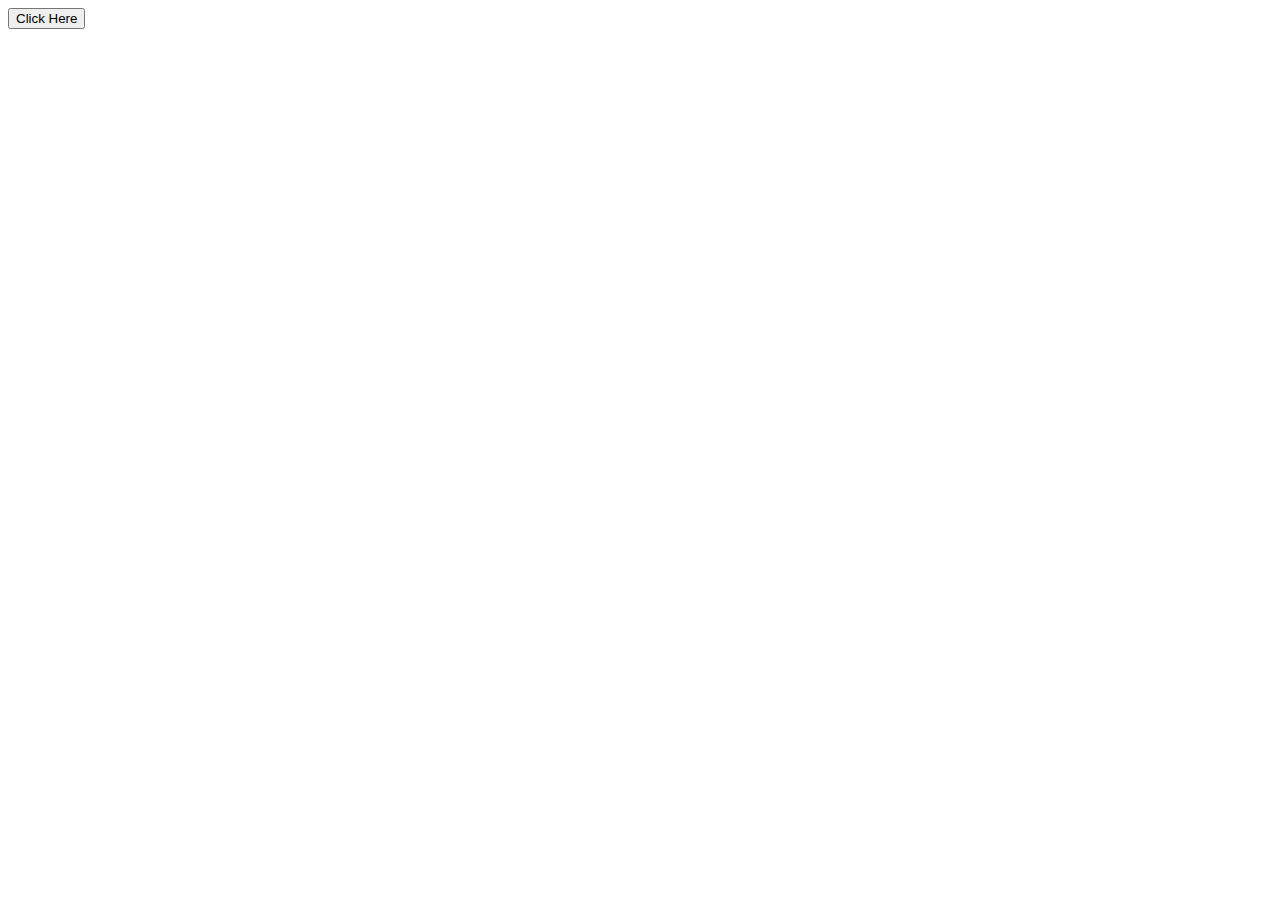
==== main.html @ a20b7cd7 "js sample program" ====
<!DOCTYPE html>
<html lang="en">
<head>
    <meta charset="UTF-8">
    <meta name="viewport" content="width=device-width, initial-scale=1.0">
    <title>Document</title>


<!-- this is used when inetiala9isation is needed before page loads -->
    <script>
        function myFun() {
            document.getElementById("demo")
                .innerHTML = "Content changed!";
        }
    </script>

</head>
<body>

    <!-- inline javascriprt -->

    <button onclick="alert('success')">
        Click Here
     </button>

    
        <!-- internal javascriptit is inside the body and at the end of the body because the  js will load only after <html></html> -->

    <script src="./loopsanditteratio/while.js">
        
    </script>


</body>
</html>
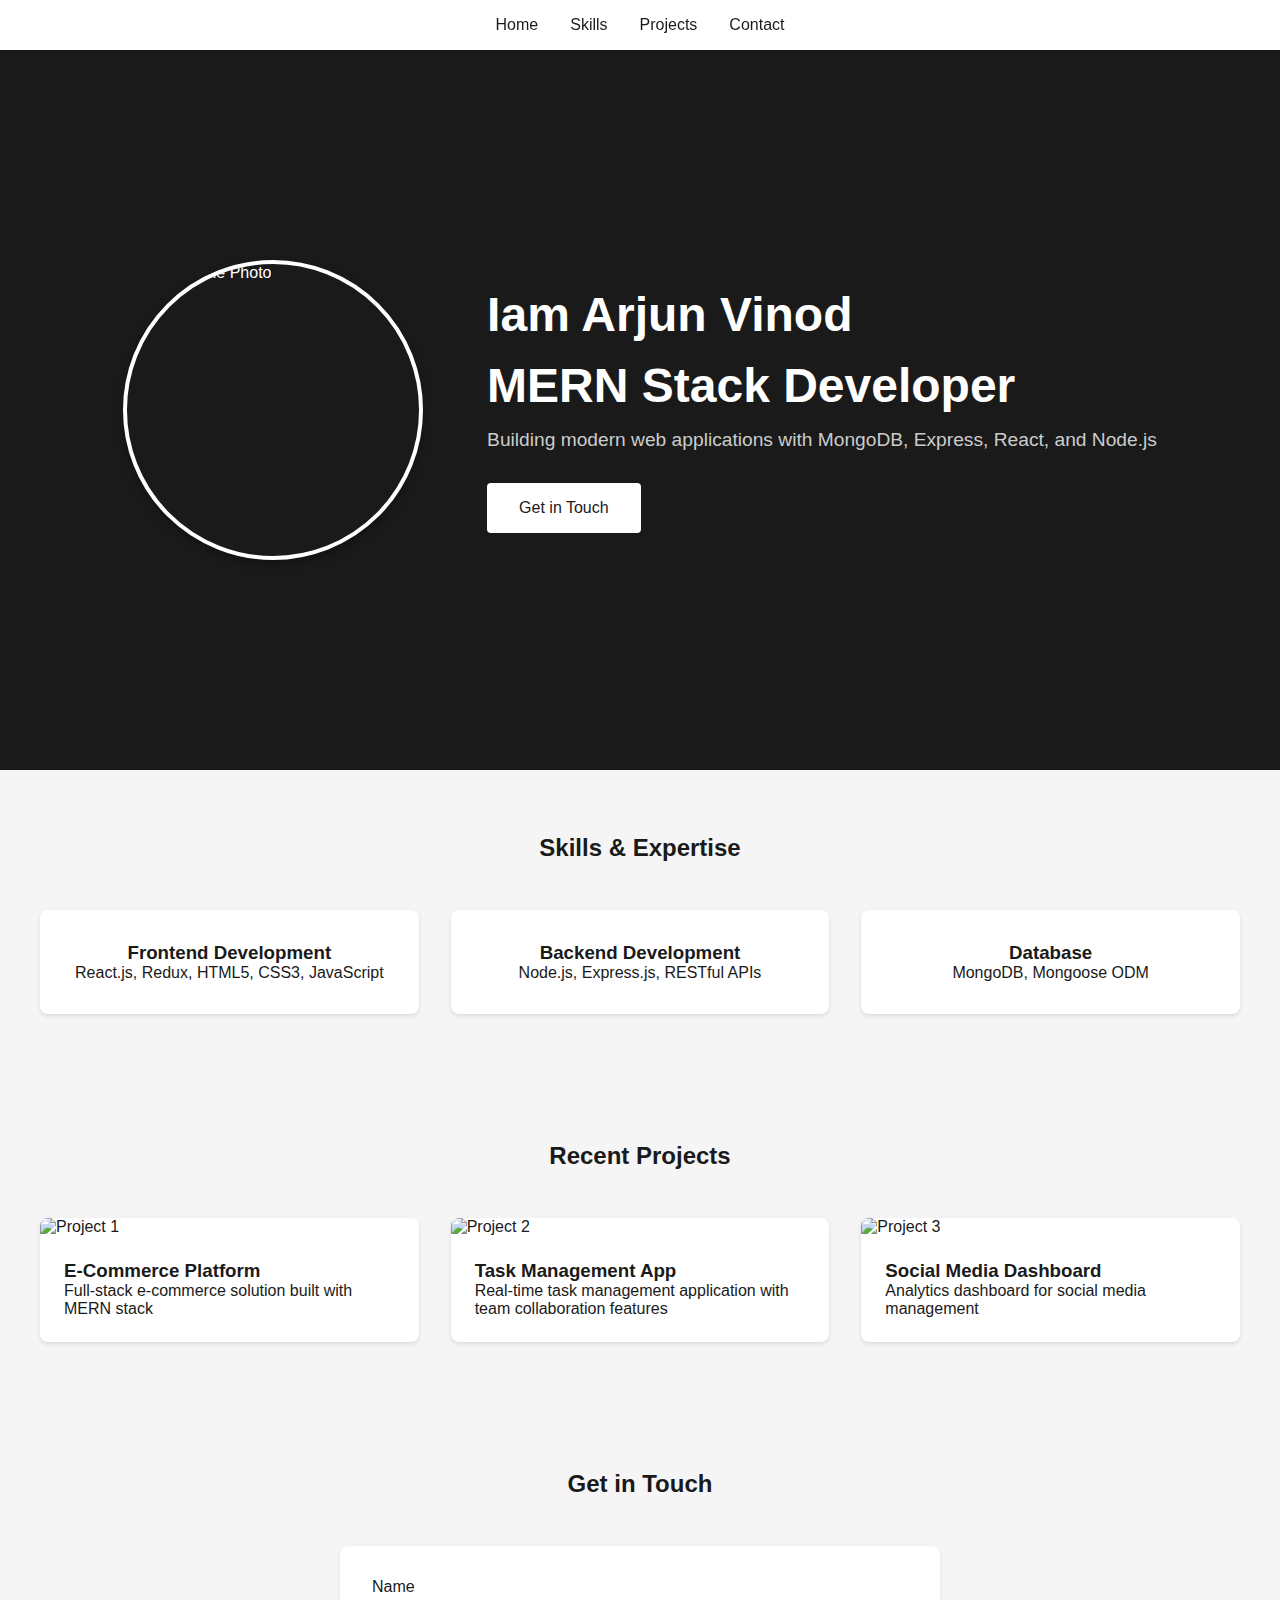
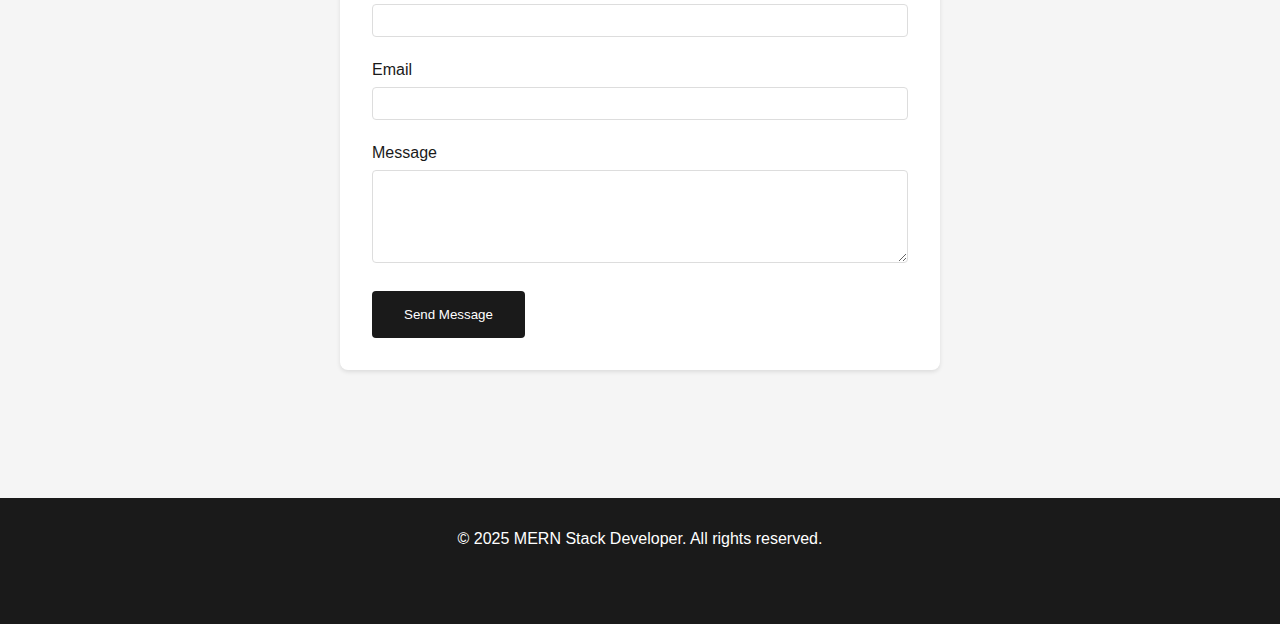
==== commit 739309f7: "2ndpart" ====
--- a/main.html
+++ b/main.html
@@ -3,33 +3,350 @@
 <head>
     <meta charset="UTF-8">
     <meta name="viewport" content="width=device-width, initial-scale=1.0">
-    <title>Document</title>
-
-
-<!-- this is used when inetiala9isation is needed before page loads -->
-    <script>
-        function myFun() {
-            document.getElementById("demo")
-                .innerHTML = "Content changed!";
-        }
-    </script>
-
+    <title>Portfolio - MERN Stack Developer</title>
+    <script src="https://cdnjs.cloudflare.com/ajax/libs/font-awesome/6.4.0/js/all.min.js"></script>
+    <style>
+        * {
+            margin: 0;
+            padding: 0;
+            box-sizing: border-box;
+            font-family: 'Segoe UI', Tahoma, Geneva, Verdana, sans-serif;
+        }
+
+        body {
+            background-color: #f5f5f5;
+            color: #1a1a1a;
+        }
+
+        nav {
+            background-color: #ffffff;
+            padding: 1rem;
+            box-shadow: 0 2px 4px rgba(0,0,0,0.1);
+            position: sticky;
+            top: 0;
+            z-index: 100;
+        }
+
+        nav ul {
+            display: flex;
+            justify-content: center;
+            list-style: none;
+            gap: 2rem;
+        }
+
+        nav a {
+            color: #1a1a1a;
+            text-decoration: none;
+            font-weight: 500;
+            transition: color 0.3s;
+        }
+
+        nav a:hover {
+            color: #666;
+        }
+
+        .hero {
+            display: flex;
+            align-items: center;
+            justify-content: center;
+            min-height: 80vh;
+            background-color: #1a1a1a;
+            color: #ffffff;
+            padding: 2rem;
+        }
+
+        .hero-content {
+            display: flex;
+            align-items: center;
+            gap: 4rem;
+            max-width: 1200px;
+            margin: 0 auto;
+        }
+
+        .profile-photo {
+            position: relative;
+            width: 300px;
+            height: 300px;
+            border-radius: 50%;
+            overflow: hidden;
+            border: 4px solid #ffffff;
+            box-shadow: 0 4px 8px rgba(0,0,0,0.3);
+        }
+
+        .profile-photo img {
+            width: 100%;
+            height: 100%;
+            object-fit: cover;
+        }
+
+        .hero-text {
+            flex: 1;
+        }
+
+        .hero-text h1 {
+            font-size: 3rem;
+            margin-bottom: 1rem;
+        }
+
+        .hero-text p {
+            font-size: 1.2rem;
+            margin-bottom: 2rem;
+            color: #ccc;
+        }
+
+        .cta-button {
+            display: inline-block;
+            padding: 1rem 2rem;
+            background-color: #ffffff;
+            color: #1a1a1a;
+            text-decoration: none;
+            border-radius: 4px;
+            transition: transform 0.3s;
+        }
+
+        .cta-button:hover {
+            transform: translateY(-2px);
+        }
+
+        .section {
+            padding: 4rem 2rem;
+        }
+
+        .section-title {
+            text-align: center;
+            margin-bottom: 3rem;
+        }
+
+        .skills-grid {
+            display: grid;
+            grid-template-columns: repeat(auto-fit, minmax(250px, 1fr));
+            gap: 2rem;
+            max-width: 1200px;
+            margin: 0 auto;
+        }
+
+        .skill-card {
+            background-color: #ffffff;
+            padding: 2rem;
+            border-radius: 8px;
+            box-shadow: 0 2px 4px rgba(0,0,0,0.1);
+            text-align: center;
+        }
+
+        .skill-card i {
+            font-size: 2.5rem;
+            margin-bottom: 1rem;
+            color: #1a1a1a;
+        }
+
+        .projects-grid {
+            display: grid;
+            grid-template-columns: repeat(auto-fit, minmax(300px, 1fr));
+            gap: 2rem;
+            max-width: 1200px;
+            margin: 0 auto;
+        }
+
+        .project-card {
+            background-color: #ffffff;
+            border-radius: 8px;
+            overflow: hidden;
+            box-shadow: 0 2px 4px rgba(0,0,0,0.1);
+        }
+
+        .project-card img {
+            width: 100%;
+            height: 200px;
+            object-fit: cover;
+        }
+
+        .project-content {
+            padding: 1.5rem;
+        }
+
+        .contact-form {
+            max-width: 600px;
+            margin: 0 auto;
+            background-color: #ffffff;
+            padding: 2rem;
+            border-radius: 8px;
+            box-shadow: 0 2px 4px rgba(0,0,0,0.1);
+        }
+
+        .form-group {
+            margin-bottom: 1.5rem;
+        }
+
+        .form-group label {
+            display: block;
+            margin-bottom: 0.5rem;
+        }
+
+        .form-group input,
+        .form-group textarea {
+            width: 100%;
+            padding: 0.5rem;
+            border: 1px solid #ddd;
+            border-radius: 4px;
+        }
+
+        .submit-button {
+            background-color: #1a1a1a;
+            color: #ffffff;
+            padding: 1rem 2rem;
+            border: none;
+            border-radius: 4px;
+            cursor: pointer;
+            transition: background-color 0.3s;
+        }
+
+        .submit-button:hover {
+            background-color: #333;
+        }
+
+        footer {
+            background-color: #1a1a1a;
+            color: #ffffff;
+            text-align: center;
+            padding: 2rem;
+            margin-top: 4rem;
+        }
+
+        .social-links {
+            margin-top: 1rem;
+        }
+
+        .social-links a {
+            color: #ffffff;
+            margin: 0 0.5rem;
+            font-size: 1.5rem;
+            text-decoration: none;
+        }
+
+        @media (max-width: 968px) {
+            .hero-content {
+                flex-direction: column;
+                text-align: center;
+                gap: 2rem;
+            }
+
+            .profile-photo {
+                width: 250px;
+                height: 250px;
+            }
+        }
+
+        @media (max-width: 768px) {
+            nav ul {
+                flex-direction: column;
+                text-align: center;
+                gap: 1rem;
+            }
+
+            .hero-text h1 {
+                font-size: 2rem;
+            }
+        }
+    </style>
 </head>
 <body>
-
-    <!-- inline javascriprt -->
-
-    <button onclick="alert('success')">
-        Click Here
-     </button>
-
-    
-        <!-- internal javascriptit is inside the body and at the end of the body because the  js will load only after <html></html> -->
-
-    <script src="./loopsanditteratio/while.js">
-        
-    </script>
-
-
+    <nav>
+        <ul>
+            <li><a href="#home">Home</a></li>
+            <li><a href="#skills">Skills</a></li>
+            <li><a href="#projects">Projects</a></li>
+            <li><a href="#contact">Contact</a></li>
+        </ul>
+    </nav>
+
+    <section class="hero" id="home">
+        <div class="hero-content">
+            <div class="profile-photo">
+                <img src="/api/placeholder/300/300" alt="Your Profile Photo">
+            </div>
+            <div class="hero-text">
+                <h1>Iam Arjun Vinod </h1>
+                <h1>MERN Stack Developer</h1>
+                <p>Building modern web applications with MongoDB, Express, React, and Node.js</p>
+                <a href="#contact" class="cta-button">Get in Touch</a>
+            </div>
+        </div>
+    </section>
+
+    <section class="section" id="skills">
+        <h2 class="section-title">Skills & Expertise</h2>
+        <div class="skills-grid">
+            <div class="skill-card">
+                <i class="fab fa-react"></i>
+                <h3>Frontend Development</h3>
+                <p>React.js, Redux, HTML5, CSS3, JavaScript</p>
+            </div>
+            <div class="skill-card">
+                <i class="fab fa-node-js"></i>
+                <h3>Backend Development</h3>
+                <p>Node.js, Express.js, RESTful APIs</p>
+            </div>
+            <div class="skill-card">
+                <i class="fas fa-database"></i>
+                <h3>Database</h3>
+                <p>MongoDB, Mongoose ODM</p>
+            </div>
+        </div>
+    </section>
+
+    <section class="section" id="projects">
+        <h2 class="section-title">Recent Projects</h2>
+        <div class="projects-grid">
+            <div class="project-card">
+                <img src="/api/placeholder/400/200" alt="Project 1">
+                <div class="project-content">
+                    <h3>E-Commerce Platform</h3>
+                    <p>Full-stack e-commerce solution built with MERN stack</p>
+                </div>
+            </div>
+            <div class="project-card">
+                <img src="/api/placeholder/400/200" alt="Project 2">
+                <div class="project-content">
+                    <h3>Task Management App</h3>
+                    <p>Real-time task management application with team collaboration features</p>
+                </div>
+            </div>
+            <div class="project-card">
+                <img src="/api/placeholder/400/200" alt="Project 3">
+                <div class="project-content">
+                    <h3>Social Media Dashboard</h3>
+                    <p>Analytics dashboard for social media management</p>
+                </div>
+            </div>
+        </div>
+    </section>
+
+    <section class="section" id="contact">
+        <h2 class="section-title">Get in Touch</h2>
+        <form class="contact-form">
+            <div class="form-group">
+                <label for="name">Name</label>
+                <input type="text" id="name" required>
+            </div>
+            <div class="form-group">
+                <label for="email">Email</label>
+                <input type="email" id="email" required>
+            </div>
+            <div class="form-group">
+                <label for="message">Message</label>
+                <textarea id="message" rows="5" required></textarea>
+            </div>
+            <button type="submit" class="submit-button">Send Message</button>
+        </form>
+    </section>
+
+    <footer>
+        <p>© 2025 MERN Stack Developer. All rights reserved.</p>
+        <div class="social-links">
+            <a href="#"><i class="fab fa-github"></i></a>
+            <a href="#"><i class="fab fa-linkedin"></i></a>
+            <a href="#"><i class="fab fa-twitter"></i></a>
+        </div>
+    </footer>
 </body>
 </html>